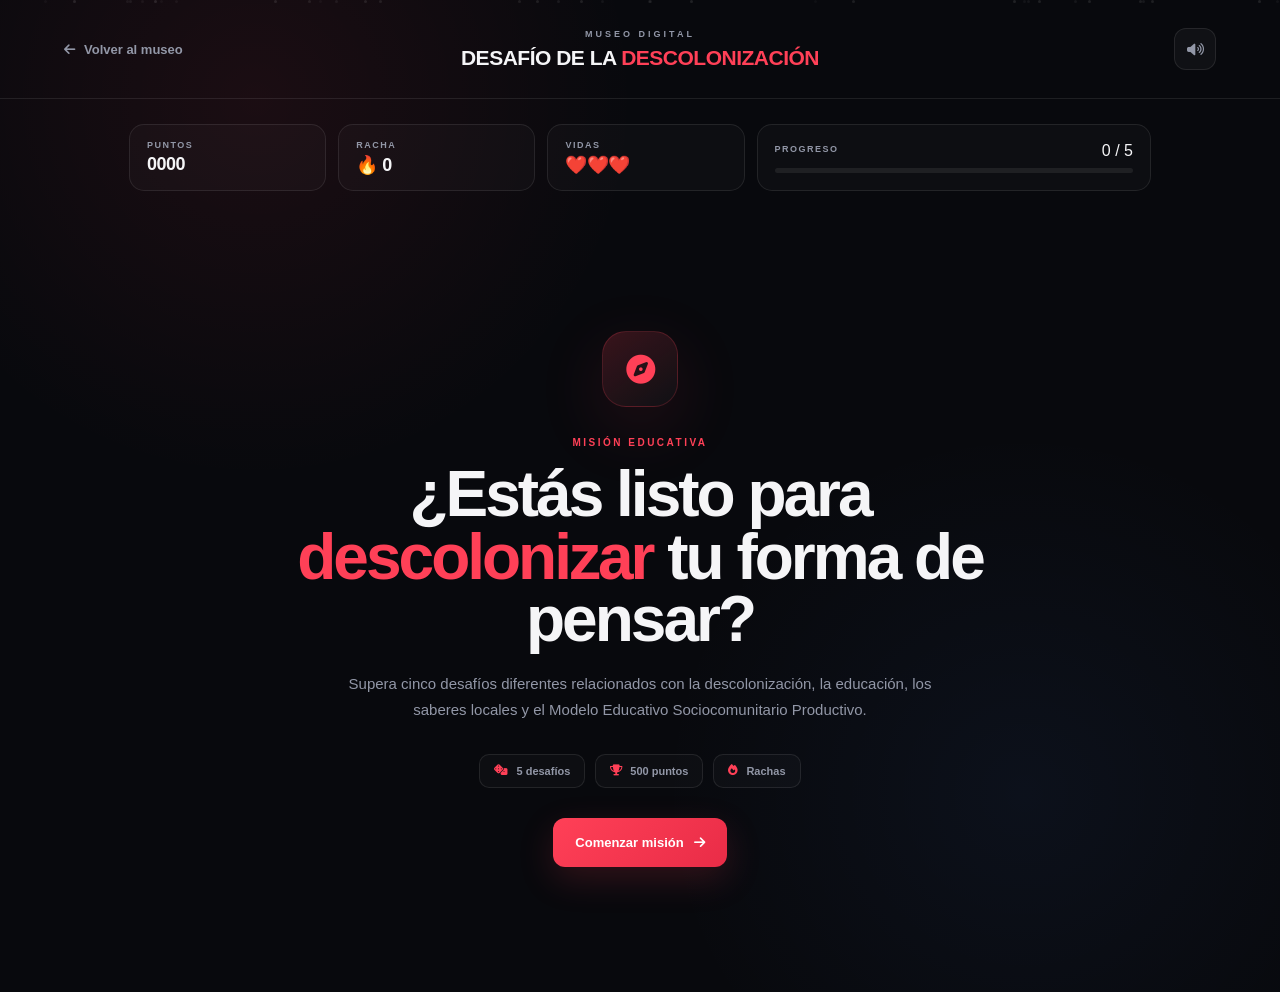
==== paginas/juego.html @ 502aad58 "Add files via upload" ====
<!DOCTYPE html>
<html lang="es">
<head>
    <meta charset="UTF-8">
    <meta name="viewport" content="width=device-width, initial-scale=1.0">

    <title>Desafío de la Descolonización | Museo Digital</title>

    <!-- Fuentes -->
    <link rel="preconnect" href="https://fonts.googleapis.com">
    <link rel="preconnect" href="https://fonts.gstatic.com" crossorigin>
    <link href="https://fonts.googleapis.com/css2?family=Inter:wght@400;500;600;700;800;900&display=swap" rel="stylesheet">

    <!-- Font Awesome -->
    <link rel="stylesheet"
          href="https://cdnjs.cloudflare.com/ajax/libs/font-awesome/6.5.2/css/all.min.css">

    <!-- CSS principal -->
    <link rel="stylesheet" href="../css/style.css">

    <!-- CSS del juego -->
    <link rel="stylesheet" href="../css/juego.css">
</head>

<body>

    <!-- =========================================
         FONDO / PARTICULAS
    ========================================== -->

    <div id="particles"></div>


    <!-- =========================================
         CABECERA
    ========================================== -->

    <header class="game-header">

        <a href="../index.html" class="game-back">
            <i class="fa-solid fa-arrow-left"></i>
            <span>Volver al museo</span>
        </a>

        <div class="game-brand">
            <span class="game-brand-small">
                MUSEO DIGITAL
            </span>

            <h1>
                DESAFÍO DE LA
                <span>DESCOLONIZACIÓN</span>
            </h1>
        </div>

        <button id="soundToggle" class="sound-button" aria-label="Activar o desactivar sonido">
            <i class="fa-solid fa-volume-high"></i>
        </button>

    </header>


    <!-- =========================================
         HUD
    ========================================== -->

    <section class="game-hud">

        <div class="hud-item">
            <span class="hud-label">PUNTOS</span>
            <strong id="score">0000</strong>
        </div>

        <div class="hud-item">
            <span class="hud-label">RACHA</span>
            <strong>
                🔥 <span id="streak">0</span>
            </strong>
        </div>

        <div class="hud-item">
            <span class="hud-label">VIDAS</span>
            <strong id="lives">❤️❤️❤️</strong>
        </div>

        <div class="hud-item hud-progress">

            <div class="progress-top">
                <span class="hud-label">PROGRESO</span>
                <span id="progressText">0 / 5</span>
            </div>

            <div class="progress-bar">
                <div id="progressFill"></div>
            </div>

        </div>

    </section>


    <!-- =========================================
         PANTALLA DE INICIO
    ========================================== -->

    <main id="startScreen" class="screen active">

        <div class="hero-game">

            <div class="hero-icon">
                <i class="fa-solid fa-compass"></i>
            </div>

            <span class="eyebrow">
                MISIÓN EDUCATIVA
            </span>

            <h2>
                ¿Estás listo para
                <span>descolonizar</span>
                tu forma de pensar?
            </h2>

            <p>
                Supera cinco desafíos diferentes relacionados con
                la descolonización, la educación, los saberes locales
                y el Modelo Educativo Sociocomunitario Productivo.
            </p>

            <div class="game-features">

                <div>
                    <i class="fa-solid fa-dice"></i>
                    <span>5 desafíos</span>
                </div>

                <div>
                    <i class="fa-solid fa-trophy"></i>
                    <span>500 puntos</span>
                </div>

                <div>
                    <i class="fa-solid fa-fire"></i>
                    <span>Rachas</span>
                </div>

            </div>

            <button id="startButton" class="main-button">
                <span>Comenzar misión</span>
                <i class="fa-solid fa-arrow-right"></i>
            </button>

        </div>

    </main>


    <!-- =========================================
         JUEGO
    ========================================== -->

    <main id="gameScreen" class="screen">

        <!-- Indicador de desafío -->

        <div class="challenge-indicator">

            <div class="challenge-number">
                <span id="challengeNumber">01</span>
            </div>

            <div>
                <span class="challenge-label">
                    DESAFÍO
                </span>

                <h2 id="challengeTitle">
                    Ruleta del saber
                </h2>
            </div>

        </div>


        <!-- =====================================
             DESAFÍO 1 — RULETA
        ====================================== -->

        <section id="challenge1" class="challenge-panel active">

            <div class="challenge-intro">

                <span class="mini-tag">
                    DESAFÍO 01 · AZAR
                </span>

                <h3>
                    🎡 Ruleta del saber
                </h3>

                <p>
                    Gira la ruleta y descubre qué aspecto de la
                    descolonización tendrás que resolver.
                </p>

            </div>

            <div class="roulette-area">

                <div class="roulette-pointer">
                    <i class="fa-solid fa-caret-down"></i>
                </div>

                <div id="roulette" class="roulette">

                    <div class="roulette-center">
                        <span>GIRO</span>
                    </div>

                </div>

            </div>

            <div id="rouletteResult" class="roulette-result">
                Gira la ruleta para comenzar
            </div>

            <button id="spinButton" class="main-button">
                <i class="fa-solid fa-rotate"></i>
                <span>Girar ruleta</span>
            </button>

            <div id="rouletteQuestion" class="roulette-question hidden">

                <span class="question-category">
                    DESAFÍO DESBLOQUEADO
                </span>

                <h3 id="rouletteQuestionText"></h3>

                <div id="rouletteAnswers" class="answers"></div>

            </div>

        </section>


        <!-- =====================================
             DESAFÍO 2 — VERDADERO / FALSO
        ====================================== -->

        <section id="challenge2" class="challenge-panel">

            <div class="challenge-intro">

                <span class="mini-tag">
                    DESAFÍO 02 · VELOCIDAD
                </span>

                <h3>
                    ⚡ ¿Verdadero o falso?
                </h3>

                <p>
                    Lee cada afirmación y decide si representa
                    correctamente un principio de la educación
                    descolonizadora.
                </p>

            </div>

            <div class="statement-card">

                <span class="statement-number" id="tfNumber">
                    AFIRMACIÓN 01
                </span>

                <h3 id="tfStatement">
                    La educación descolonizadora busca valorar
                    los saberes y conocimientos propios.
                </h3>

            </div>

            <div class="tf-buttons">

                <button class="tf-button true" data-answer="true">
                    <span class="tf-symbol">✓</span>
                    <span>Verdadero</span>
                </button>

                <button class="tf-button false" data-answer="false">
                    <span class="tf-symbol">×</span>
                    <span>Falso</span>
                </button>

            </div>

            <div id="tfFeedback" class="feedback hidden"></div>

            <button id="nextTF" class="secondary-button hidden">
                Siguiente
                <i class="fa-solid fa-arrow-right"></i>
            </button>

        </section>


        <!-- =====================================
             DESAFÍO 3 — CONECTAR
        ====================================== -->

        <section id="challenge3" class="challenge-panel">

            <div class="challenge-intro">

                <span class="mini-tag">
                    DESAFÍO 03 · CONEXIONES
                </span>

                <h3>
                    🔗 Conecta los conceptos
                </h3>

                <p>
                    Arrastra cada concepto hacia su significado correcto.
                    En celular también puedes tocar primero un concepto
                    y después su pareja.
                </p>

            </div>

            <div class="matching-board">

                <div class="matching-column">

                    <span class="column-title">
                        CONCEPTOS
                    </span>

                    <div id="conceptsList"></div>

                </div>

                <div class="connection-symbol">
                    <i class="fa-solid fa-link"></i>
                </div>

                <div class="matching-column">

                    <span class="column-title">
                        SIGNIFICADOS
                    </span>

                    <div id="definitionsList"></div>

                </div>

            </div>

            <div id="matchFeedback" class="feedback hidden"></div>

            <button id="finishMatching" class="main-button hidden">
                Continuar
                <i class="fa-solid fa-arrow-right"></i>
            </button>

        </section>


        <!-- =====================================
             DESAFÍO 4 — DETECTAR IDEA COLONIAL
        ====================================== -->

        <section id="challenge4" class="challenge-panel">

            <div class="challenge-intro">

                <span class="mini-tag">
                    DESAFÍO 04 · DETECCIÓN
                </span>

                <h3>
                    🔎 Detecta la idea colonial
                </h3>

                <p>
                    Observa las situaciones y selecciona aquella
                    que contradice una educación descolonizadora.
                </p>

            </div>

            <div id="colonialScenarios" class="scenario-grid"></div>

            <div id="colonialFeedback" class="feedback hidden"></div>

            <button id="nextColonial" class="secondary-button hidden">
                Continuar
                <i class="fa-solid fa-arrow-right"></i>
            </button>

        </section>


        <!-- =====================================
             DESAFÍO 5 — CONSTRUIR ESCUELA
        ====================================== -->

        <section id="challenge5" class="challenge-panel">

            <div class="challenge-intro">

                <span class="mini-tag">
                    DESAFÍO 05 · MISIÓN FINAL
                </span>

                <h3>
                    🏫 Construye una escuela descolonizadora
                </h3>

                <p>
                    Selecciona los elementos que deberían formar parte
                    de una educación descolonizadora.
                </p>

            </div>

            <div class="school-layout">

                <div class="school-preview">

                    <div class="school-roof">
                        <span>MI ESCUELA</span>
                    </div>

                    <div class="school-building">

                        <div class="school-window"></div>
                        <div class="school-door"></div>

                    </div>

                    <div id="schoolElements" class="selected-elements">
                        <span>Selecciona elementos...</span>
                    </div>

                </div>

                <div class="element-selector">

                    <span class="column-title">
                        ELEMENTOS DISPONIBLES
                    </span>

                    <div id="schoolOptions" class="school-options"></div>

                </div>

            </div>

            <button id="finishSchool" class="main-button">
                Evaluar mi escuela
                <i class="fa-solid fa-building-columns"></i>
            </button>

        </section>

    </main>


    <!-- =========================================
         PANTALLA FINAL
    ========================================== -->

    <main id="finalScreen" class="screen">

        <div class="final-card">

            <div class="final-trophy">
                <i class="fa-solid fa-trophy"></i>
            </div>

            <span class="eyebrow">
                MISIÓN COMPLETADA
            </span>

            <h2>
                Has terminado el desafío
            </h2>

            <p id="finalMessage">
                Tu recorrido por la descolonización ha terminado.
            </p>

            <div class="final-score">

                <span>PUNTUACIÓN FINAL</span>

                <strong id="finalScore">
                    0000
                </strong>

            </div>

            <div class="rank-card">

                <span>
                    TU RANGO
                </span>

                <strong id="finalRank">
                    GUARDIÁN DEL SABER
                </strong>

            </div>

            <div class="final-stats">

                <div>
                    <strong id="finalCorrect">
                        0
                    </strong>

                    <span>aciertos</span>
                </div>

                <div>
                    <strong id="finalStreak">
                        0
                    </strong>

                    <span>racha máxima</span>
                </div>

                <div>
                    <strong>
                        5
                    </strong>

                    <span>desafíos</span>
                </div>

            </div>

            <div class="final-actions">

                <button id="restartButton" class="main-button">
                    <i class="fa-solid fa-rotate-right"></i>
                    Volver a jugar
                </button>

                <a href="../index.html" class="secondary-button">
                    <i class="fa-solid fa-house"></i>
                    Volver al museo
                </a>

            </div>

        </div>

    </main>


    <!-- =========================================
         MENSAJE FLOTANTE
    ========================================== -->

    <div id="toast" class="toast"></div>


    <script src="../js/juego.js"></script>

</body>
</html>
---- css/style.css ----
/* =========================================
   RESET
========================================= */

* {
    margin: 0;
    padding: 0;
    box-sizing: border-box;
}

html {
    scroll-behavior: smooth;
}

body {
    font-family: "Segoe UI", Arial, sans-serif;
    background: #080b12;
    color: #f4f7fb;
    overflow-x: hidden;
}

a {
    text-decoration: none;
    color: inherit;
}


/* =========================================
   VARIABLES
========================================= */

:root {

    --bg: #080b12;
    --bg-soft: #0d111a;
    --card: rgba(20, 26, 38, 0.72);

    --primary: #38bdf8;
    --secondary: #6366f1;

    --text: #f5f7fb;
    --muted: #929aaa;

    --border: rgba(255,255,255,0.08);

}


/* =========================================
   BACKGROUND
========================================= */

.background {
    position: fixed;
    inset: 0;
    z-index: -10;
    overflow: hidden;
    background:
        radial-gradient(
            circle at 20% 20%,
            rgba(56,189,248,0.08),
            transparent 30%
        ),
        radial-gradient(
            circle at 80% 70%,
            rgba(99,102,241,0.08),
            transparent 30%
        ),
        var(--bg);
}


.orb {
    position: absolute;
    border-radius: 50%;
    filter: blur(100px);
    opacity: 0.25;
}

.orb-1 {
    width: 350px;
    height: 350px;
    background: #38bdf8;
    top: -150px;
    left: -150px;
}

.orb-2 {
    width: 400px;
    height: 400px;
    background: #6366f1;
    right: -200px;
    bottom: -150px;
}


.grid {
    position: absolute;
    inset: 0;

    background-image:
        linear-gradient(
            rgba(255,255,255,0.025) 1px,
            transparent 1px
        ),
        linear-gradient(
            90deg,
            rgba(255,255,255,0.025) 1px,
            transparent 1px
        );

    background-size: 50px 50px;

    mask-image:
        linear-gradient(
            to bottom,
            black,
            transparent 90%
        );
}


/* =========================================
   NAVBAR
========================================= */

.navbar {

    width: min(1200px, 92%);

    margin: auto;

    height: 90px;

    display: flex;

    align-items: center;

    justify-content: space-between;

    position: relative;

    z-index: 10;
}


.logo {

    display: flex;

    align-items: center;

    gap: 12px;
}


.logo-icon {

    width: 42px;
    height: 42px;

    display: flex;

    align-items: center;
    justify-content: center;

    border-radius: 12px;

    background: linear-gradient(
        135deg,
        var(--primary),
        var(--secondary)
    );

    color: white;

    box-shadow:
        0 0 25px rgba(56,189,248,0.25);
}


.logo-text {

    display: flex;

    flex-direction: column;

    line-height: 1;
}


.logo-text span {

    font-size: 10px;

    letter-spacing: 3px;

    color: var(--muted);
}


.logo-text strong {

    font-size: 17px;

    letter-spacing: 1px;

}


nav {

    display: flex;

    gap: 35px;
}


nav a {

    color: var(--muted);

    font-size: 14px;

    transition: 0.3s;

    position: relative;
}


nav a:hover,
nav a.active {

    color: white;
}


nav a.active::after {

    content: "";

    position: absolute;

    width: 5px;
    height: 5px;

    border-radius: 50%;

    background: var(--primary);

    bottom: -12px;

    left: 50%;

    transform: translateX(-50%);
}


.menu-btn {

    display: none;

    background: none;

    border: none;

    color: white;

    font-size: 22px;

    cursor: pointer;
}


/* =========================================
   HERO
========================================= */

.hero {

    width: min(1200px, 92%);

    min-height: 650px;

    margin: auto;

    display: grid;

    grid-template-columns: 1.1fr 0.9fr;

    align-items: center;

    gap: 40px;
}


.hero-content {

    animation: fadeUp 0.8s ease forwards;
}


.tag {

    display: inline-flex;

    align-items: center;

    gap: 10px;

    padding: 8px 13px;

    border: 1px solid var(--border);

    border-radius: 50px;

    background: rgba(255,255,255,0.025);

    font-size: 10px;

    letter-spacing: 1.5px;

    color: var(--muted);

    margin-bottom: 25px;
}


.dot {

    width: 7px;
    height: 7px;

    border-radius: 50%;

    background: var(--primary);

    box-shadow:
        0 0 12px var(--primary);
}


.hero h1 {

    font-size: clamp(48px, 6vw, 82px);

    line-height: 0.95;

    letter-spacing: -4px;

    max-width: 750px;

}


.hero h1 span {

    display: block;

    background:
        linear-gradient(
            90deg,
            #38bdf8,
            #818cf8
        );

    -webkit-background-clip: text;

    background-clip: text;

    color: transparent;
}


.hero p {

    max-width: 570px;

    margin-top: 28px;

    color: var(--muted);

    line-height: 1.8;

    font-size: 16px;
}


.hero-buttons {

    display: flex;

    gap: 14px;

    margin-top: 35px;
}


.btn {

    display: inline-flex;

    align-items: center;

    justify-content: center;

    gap: 10px;

    padding: 14px 22px;

    border-radius: 12px;

    font-size: 14px;

    font-weight: 600;

    transition: 0.3s;

}


.btn-primary {

    background: linear-gradient(
        135deg,
        var(--primary),
        var(--secondary)
    );

    color: white;

    box-shadow:
        0 10px 35px rgba(56,189,248,0.18);
}


.btn-primary:hover {

    transform: translateY(-3px);

    box-shadow:
        0 15px 40px rgba(56,189,248,0.3);
}


.btn-secondary {

    border: 1px solid var(--border);

    background: rgba(255,255,255,0.03);

    color: white;
}


.btn-secondary:hover {

    background: rgba(255,255,255,0.08);

    transform: translateY(-3px);
}


.hero-info {

    display: flex;

    gap: 35px;

    margin-top: 55px;
}


.hero-info div {

    display: flex;

    flex-direction: column;
}


.hero-info strong {

    font-size: 22px;
}


.hero-info span {

    font-size: 11px;

    color: var(--muted);

    margin-top: 3px;
}


/* =========================================
   HERO VISUAL
========================================= */

.hero-visual {

    position: relative;

    height: 500px;

    display: flex;

    align-items: center;

    justify-content: center;
}


.circle-main {

    width: 350px;
    height: 350px;

    border-radius: 50%;

    border: 1px solid rgba(56,189,248,0.25);

    display: flex;

    align-items: center;
    justify-content: center;

    box-shadow:
        0 0 100px rgba(56,189,248,0.07);

    animation: float 5s ease-in-out infinite;
}


.circle-inner {

    width: 265px;
    height: 265px;

    border-radius: 50%;

    background:
        radial-gradient(
            circle,
            rgba(56,189,248,0.15),
            rgba(99,102,241,0.05)
        );

    border: 1px solid rgba(255,255,255,0.1);

    display: flex;

    flex-direction: column;

    align-items: center;
    justify-content: center;

    text-align: center;

    gap: 20px;
}


.circle-inner i {

    font-size: 70px;

    background:
        linear-gradient(
            135deg,
            var(--primary),
            var(--secondary)
        );

    -webkit-background-clip: text;

    color: transparent;
}


.circle-inner span {

    font-size: 11px;

    letter-spacing: 3px;

    line-height: 1.7;

    color: var(--muted);
}


/* =========================================
   FLOATING CARDS
========================================= */

.floating-card {

    position: absolute;

    display: flex;

    align-items: center;

    gap: 12px;

    padding: 13px 16px;

    border: 1px solid var(--border);

    background:
        rgba(13,17,26,0.8);

    backdrop-filter: blur(15px);

    border-radius: 14px;

    box-shadow:
        0 15px 40px rgba(0,0,0,0.3);
}


.floating-card i {

    width: 35px;
    height: 35px;

    display: flex;

    align-items: center;
    justify-content: center;

    border-radius: 10px;

    background: rgba(56,189,248,0.1);

    color: var(--primary);
}


.floating-card strong {

    display: block;

    font-size: 12px;
}


.floating-card small {

    display: block;

    font-size: 10px;

    color: var(--muted);

    margin-top: 3px;
}


.card-top {

    top: 70px;

    right: 20px;

    animation: float 4s ease-in-out infinite;
}


.card-bottom {

    bottom: 70px;

    left: 10px;

    animation: float 4.5s ease-in-out infinite;
}


/* =========================================
   SECTIONS
========================================= */

.section {

    width: min(1200px, 92%);

    margin: 100px auto;
}


.section-header {

    display: flex;

    align-items: end;

    justify-content: space-between;

    margin-bottom: 40px;
}


.section-header > div {

    display: flex;

    align-items: center;

    gap: 15px;
}


.section-number {

    color: var(--primary);

    font-size: 12px;

    letter-spacing: 2px;
}


.section h2 {

    font-size: 35px;

    letter-spacing: -1px;
}


.section-header p {

    max-width: 350px;

    color: var(--muted);

    font-size: 13px;

    line-height: 1.7;
}


/* =========================================
   RESOURCE CARDS
========================================= */

.cards {

    display: grid;

    grid-template-columns:
        repeat(2, 1fr);

    gap: 18px;
}


.resource-card {

    min-height: 280px;

    padding: 28px;

    border: 1px solid var(--border);

    border-radius: 20px;

    background:
        linear-gradient(
            145deg,
            rgba(255,255,255,0.045),
            rgba(255,255,255,0.015)
        );

    position: relative;

    overflow: hidden;

    transition: 0.4s;
}


.resource-card::before {

    content: "";

    position: absolute;

    width: 180px;
    height: 180px;

    border-radius: 50%;

    background: var(--primary);

    opacity: 0;

    filter: blur(80px);

    right: -60px;
    bottom: -60px;

    transition: 0.4s;
}


.resource-card:hover {

    transform: translateY(-7px);

    border-color:
        rgba(56,189,248,0.3);
}


.resource-card:hover::before {

    opacity: 0.15;
}


.card-icon {

    width: 48px;
    height: 48px;

    border-radius: 14px;

    display: flex;

    align-items: center;
    justify-content: center;

    background:
        rgba(56,189,248,0.08);

    color: var(--primary);

    font-size: 19px;

    margin-bottom: 45px;
}


.card-label {

    color: var(--primary);

    font-size: 9px;

    letter-spacing: 2px;
}


.resource-card h3 {

    font-size: 27px;

    line-height: 1.05;

    margin-top: 9px;
}


.resource-card p {

    color: var(--muted);

    font-size: 12px;

    line-height: 1.6;

    max-width: 330px;

    margin-top: 14px;
}


.arrow {

    position: absolute;

    right: 25px;

    bottom: 25px;

    width: 38px;
    height: 38px;

    border-radius: 50%;

    border: 1px solid var(--border);

    display: flex;

    align-items: center;
    justify-content: center;

    color: var(--muted);

    transition: 0.3s;
}


.resource-card:hover .arrow {

    background: var(--primary);

    color: #071018;

    transform: rotate(-45deg);
}


/* =========================================
   QUOTE
========================================= */

.quote-section {

    width: min(900px, 90%);

    margin: 150px auto;

    text-align: center;
}


.quote-line {

    width: 40px;
    height: 2px;

    background: var(--primary);

    margin: auto auto 30px;
}


blockquote {

    font-size: clamp(25px, 4vw, 40px);

    line-height: 1.25;

    letter-spacing: -1px;
}


.quote-section > span {

    display: block;

    color: var(--muted);

    font-size: 12px;

    margin-top: 25px;
}


/* =========================================
   MINI CARDS
========================================= */

.mini-grid {

    display: grid;

    grid-template-columns:
        repeat(4, 1fr);

    gap: 15px;
}


.mini-card {

    padding: 25px;

    border-radius: 16px;

    border: 1px solid var(--border);

    background: rgba(255,255,255,0.02);

    transition: 0.3s;
}


.mini-card:hover {

    transform: translateY(-5px);

    background: rgba(255,255,255,0.04);
}


.mini-card i {

    color: var(--primary);

    font-size: 22px;

    margin-bottom: 25px;
}


.mini-card h3 {

    font-size: 16px;

    margin-bottom: 10px;
}


.mini-card p {

    color: var(--muted);

    font-size: 11px;

    line-height: 1.7;
}


/* =========================================
   CTA
========================================= */

.cta {

    width: min(1200px, 92%);

    margin: 120px auto;

    min-height: 300px;

    border-radius: 25px;

    border: 1px solid var(--border);

    background:
        radial-gradient(
            circle at 80% 50%,
            rgba(56,189,248,0.1),
            transparent 35%
        ),
        rgba(255,255,255,0.025);

    display: flex;

    align-items: center;

    justify-content: space-between;

    padding: 55px 65px;

    overflow: hidden;

    position: relative;
}


.cta-content > span {

    color: var(--primary);

    font-size: 10px;

    letter-spacing: 3px;
}


.cta h2 {

    font-size: 45px;

    line-height: 1;

    margin: 15px 0;
}


.cta p {

    color: var(--muted);

    font-size: 13px;

    margin-bottom: 25px;
}


.cta-symbol {

    width: 220px;
    height: 220px;

    border-radius: 50%;

    border: 1px solid rgba(56,189,248,0.15);

    display: flex;

    align-items: center;
    justify-content: center;

    font-size: 80px;

    color: rgba(56,189,248,0.2);

    margin-right: 50px;
}


/* =========================================
   FOOTER
========================================= */

footer {

    width: min(1200px, 92%);

    margin: auto;

    padding: 50px 0;

    border-top: 1px solid var(--border);

    display: grid;

    grid-template-columns:
        1fr 1fr 1fr;

    align-items: center;

    gap: 20px;
}


.footer-logo {

    display: flex;

    align-items: center;

    gap: 12px;
}


.footer-logo strong {

    display: block;

    font-size: 12px;
}


.footer-logo span {

    color: var(--muted);

    font-size: 10px;
}


.footer-center {

    text-align: center;

    color: var(--muted);

    font-size: 10px;

    line-height: 2;
}


.footer-center .author {

    margin-top: 5px;
}


.footer-center strong {

    color: white;
}


.footer-right {

    text-align: right;

    display: flex;

    flex-direction: column;

    color: var(--muted);

    font-size: 10px;

    line-height: 1.8;
}


/* =========================================
   ANIMATIONS
========================================= */

@keyframes fadeUp {

    from {

        opacity: 0;

        transform: translateY(25px);

    }

    to {

        opacity: 1;

        transform: translateY(0);

    }

}


@keyframes float {

    0%, 100% {

        transform: translateY(0);

    }

    50% {

        transform: translateY(-12px);

    }

}


/* =========================================
   RESPONSIVE
========================================= */

@media (max-width: 900px) {

    nav {

        display: none;

        position: absolute;

        top: 80px;

        left: 0;

        right: 0;

        padding: 20px;

        border: 1px solid var(--border);

        border-radius: 15px;

        background: #0d111a;

        flex-direction: column;

        gap: 20px;

    }


    nav.show {

        display: flex;

    }


    .menu-btn {

        display: block;

    }


    .hero {

        grid-template-columns: 1fr;

        padding-top: 50px;

    }


    .hero-visual {

        height: 400px;

    }


    .mini-grid {

        grid-template-columns:
            repeat(2, 1fr);

    }


    footer {

        grid-template-columns: 1fr;

        text-align: center;

    }


    .footer-center,
    .footer-right {

        text-align: center;

    }

}


@media (max-width: 600px) {

    .hero h1 {

        font-size: 48px;

    }


    .hero-buttons {

        flex-direction: column;

    }


    .hero-buttons .btn {

        width: 100%;

    }


    .hero-info {

        gap: 20px;

    }


    .cards {

        grid-template-columns: 1fr;

    }


    .mini-grid {

        grid-template-columns: 1fr;

    }


    .section-header {

        flex-direction: column;

        align-items: start;

        gap: 15px;

    }


    .circle-main {

        width: 280px;
        height: 280px;

    }


    .circle-inner {

        width: 210px;
        height: 210px;

    }


    .card-top {

        right: 0;

    }


    .card-bottom {

        left: 0;

    }


    .cta {

        padding: 40px 30px;

    }


    .cta-symbol {

        display: none;

    }


    .cta h2 {

        font-size: 35px;

    }

}
---- css/juego.css ----
/* =========================================================
   DESAFÍO DE LA DESCOLONIZACIÓN
   CSS COMPLETO
========================================================= */

:root {
    --game-bg: #08090d;
    --game-panel: #101218;
    --game-panel-2: #151720;
    --game-border: rgba(255,255,255,.09);

    --game-primary: #ff4057;
    --game-primary-2: #ff6b7c;

    --game-blue: #4d8dff;
    --game-green: #36d98b;
    --game-yellow: #ffc857;

    --game-text: #f5f5f7;
    --game-muted: #9297a7;
}


/* =========================================================
   BASE
========================================================= */

body {
    background:
        radial-gradient(
            circle at 20% 10%,
            rgba(255,64,87,.08),
            transparent 28%
        ),
        radial-gradient(
            circle at 80% 80%,
            rgba(77,141,255,.06),
            transparent 28%
        ),
        var(--game-bg);

    color: var(--game-text);

    min-height: 100vh;

    overflow-x: hidden;
}

button,
a {
    -webkit-tap-highlight-color: transparent;
}


/* =========================================================
   PARTICULAS
========================================================= */

#particles {
    position: fixed;

    inset: 0;

    pointer-events: none;

    z-index: 0;

    overflow: hidden;
}

.particle {
    position: absolute;

    width: 3px;
    height: 3px;

    border-radius: 50%;

    background: rgba(255,255,255,.2);

    animation:
        particleFloat linear infinite;
}

@keyframes particleFloat {

    from {
        transform: translateY(110vh);
        opacity: 0;
    }

    15% {
        opacity: .7;
    }

    85% {
        opacity: .7;
    }

    to {
        transform: translateY(-10vh);
        opacity: 0;
    }
}


/* =========================================================
   HEADER
========================================================= */

.game-header {
    position: relative;

    z-index: 5;

    max-width: 1300px;

    margin: auto;

    padding: 28px 5%;

    display: grid;

    grid-template-columns: 1fr 2fr 1fr;

    align-items: center;

    border-bottom: 1px solid var(--game-border);
}

.game-back {
    display: inline-flex;

    align-items: center;

    gap: 9px;

    color: var(--game-muted);

    text-decoration: none;

    font-size: 13px;

    font-weight: 600;

    transition: .25s ease;
}

.game-back:hover {
    color: var(--game-text);

    transform: translateX(-4px);
}

.game-brand {
    text-align: center;
}

.game-brand-small {
    display: block;

    color: var(--game-muted);

    font-size: 9px;

    font-weight: 800;

    letter-spacing: 3px;

    margin-bottom: 7px;
}

.game-brand h1 {
    margin: 0;

    font-size: clamp(14px, 2vw, 21px);

    font-weight: 900;

    letter-spacing: -0.5px;
}

.game-brand h1 span {
    color: var(--game-primary);
}

.sound-button {
    justify-self: end;

    width: 42px;
    height: 42px;

    border-radius: 12px;

    border: 1px solid var(--game-border);

    background: rgba(255,255,255,.035);

    color: var(--game-muted);

    cursor: pointer;

    transition: .25s ease;
}

.sound-button:hover {
    color: white;

    border-color: rgba(255,64,87,.5);
}

.sound-button.off {
    opacity: .45;
}


/* =========================================================
   HUD
========================================================= */

.game-hud {
    position: relative;

    z-index: 5;

    max-width: 1150px;

    margin: 25px auto 0;

    padding: 0 5%;

    display: grid;

    grid-template-columns:
        repeat(3, 1fr)
        2fr;

    gap: 12px;
}

.hud-item {
    min-height: 67px;

    padding: 13px 17px;

    border: 1px solid var(--game-border);

    border-radius: 15px;

    background: rgba(255,255,255,.025);

    display: flex;

    flex-direction: column;

    justify-content: center;
}

.hud-label {
    font-size: 9px;

    letter-spacing: 1.5px;

    color: var(--game-muted);

    font-weight: 800;

    margin-bottom: 4px;
}

.hud-item strong {
    font-size: 18px;

    letter-spacing: -.5px;
}

.hud-progress {
    padding: 13px 17px;
}

.progress-top {
    display: flex;

    justify-content: space-between;

    align-items: center;
}

.progress-bar {
    width: 100%;

    height: 5px;

    border-radius: 99px;

    background: rgba(255,255,255,.07);

    overflow: hidden;

    margin-top: 8px;
}

#progressFill {
    width: 0%;

    height: 100%;

    border-radius: inherit;

    background:
        linear-gradient(
            90deg,
            var(--game-primary),
            var(--game-primary-2)
        );

    transition: width .6s cubic-bezier(.22,1,.36,1);
}


/* =========================================================
   PANTALLAS
========================================================= */

.screen {
    position: relative;

    z-index: 2;

    max-width: 1100px;

    margin: auto;

    padding: 55px 5% 80px;

    display: none;
}

.screen.active {
    display: block;

    animation: screenIn .5s ease;
}

@keyframes screenIn {

    from {
        opacity: 0;

        transform: translateY(15px);
    }

    to {
        opacity: 1;

        transform: translateY(0);
    }
}


/* =========================================================
   HERO
========================================================= */

.hero-game {
    max-width: 760px;

    margin: 40px auto 0;

    text-align: center;

    padding: 45px 20px;
}

.hero-icon {
    width: 76px;
    height: 76px;

    margin: 0 auto 25px;

    display: flex;

    align-items: center;
    justify-content: center;

    border-radius: 24px;

    background:
        linear-gradient(
            145deg,
            rgba(255,64,87,.2),
            rgba(255,255,255,.03)
        );

    border: 1px solid rgba(255,64,87,.2);

    font-size: 29px;

    color: var(--game-primary);

    box-shadow:
        0 20px 70px rgba(255,64,87,.12);

    animation: iconFloat 3s ease-in-out infinite;
}

@keyframes iconFloat {

    0%,100% {
        transform: translateY(0);
    }

    50% {
        transform: translateY(-7px);
    }
}

.eyebrow {
    display: inline-block;

    color: var(--game-primary);

    font-size: 10px;

    font-weight: 900;

    letter-spacing: 2.5px;

    margin-bottom: 15px;
}

.hero-game h2 {
    margin: 0 auto 20px;

    max-width: 720px;

    font-size: clamp(36px, 6vw, 64px);

    line-height: .98;

    letter-spacing: -3px;

    font-weight: 900;
}

.hero-game h2 span {
    color: var(--game-primary);
}

.hero-game p {
    max-width: 600px;

    margin: auto;

    color: var(--game-muted);

    line-height: 1.75;

    font-size: 15px;
}

.game-features {
    display: flex;

    justify-content: center;

    flex-wrap: wrap;

    gap: 10px;

    margin: 30px 0;
}

.game-features div {
    padding: 10px 14px;

    border: 1px solid var(--game-border);

    border-radius: 10px;

    background: rgba(255,255,255,.025);

    display: flex;

    gap: 8px;

    align-items: center;

    font-size: 11px;

    font-weight: 700;

    color: var(--game-muted);
}

.game-features i {
    color: var(--game-primary);
}


/* =========================================================
   BUTTONS
========================================================= */

.main-button,
.secondary-button {
    border: 0;

    cursor: pointer;

    display: inline-flex;

    justify-content: center;

    align-items: center;

    gap: 10px;

    min-height: 49px;

    padding: 0 22px;

    border-radius: 12px;

    font-size: 13px;

    font-weight: 800;

    text-decoration: none;

    transition:
        transform .2s ease,
        box-shadow .2s ease,
        background .2s ease;
}

.main-button {
    color: white;

    background:
        linear-gradient(
            135deg,
            var(--game-primary),
            #e92c47
        );

    box-shadow:
        0 12px 35px rgba(255,64,87,.17);
}

.main-button:hover {
    transform: translateY(-2px);

    box-shadow:
        0 16px 40px rgba(255,64,87,.25);
}

.main-button:active {
    transform: scale(.97);
}

.secondary-button {
    color: var(--game-text);

    background: rgba(255,255,255,.045);

    border: 1px solid var(--game-border);
}

.secondary-button:hover {
    background: rgba(255,255,255,.08);
}


/* =========================================================
   CHALLENGE HEADER
========================================================= */

.challenge-indicator {
    display: flex;

    align-items: center;

    gap: 17px;

    margin-bottom: 30px;
}

.challenge-number {
    width: 52px;
    height: 52px;

    border-radius: 15px;

    background: rgba(255,64,87,.1);

    border: 1px solid rgba(255,64,87,.2);

    display: flex;

    justify-content: center;

    align-items: center;
}

.challenge-number span {
    color: var(--game-primary);

    font-size: 14px;

    font-weight: 900;
}

.challenge-label {
    display: block;

    color: var(--game-muted);

    font-size: 9px;

    letter-spacing: 1.5px;

    font-weight: 800;
}

.challenge-indicator h2 {
    margin: 3px 0 0;

    font-size: 22px;
}


/* =========================================================
   PANELS
========================================================= */

.challenge-panel {
    display: none;

    padding: 35px;

    border: 1px solid var(--game-border);

    border-radius: 24px;

    background:
        linear-gradient(
            145deg,
            rgba(255,255,255,.035),
            rgba(255,255,255,.012)
        );

    box-shadow:
        0 25px 70px rgba(0,0,0,.18);
}

.challenge-panel.active {
    display: block;

    animation: panelIn .45s ease;
}

@keyframes panelIn {

    from {
        opacity: 0;

        transform: scale(.98) translateY(8px);
    }

    to {
        opacity: 1;

        transform: scale(1) translateY(0);
    }
}

.challenge-intro {
    margin-bottom: 30px;
}

.mini-tag {
    color: var(--game-primary);

    font-size: 9px;

    font-weight: 900;

    letter-spacing: 1.8px;
}

.challenge-intro h3 {
    margin: 10px 0 8px;

    font-size: 30px;

    letter-spacing: -1px;
}

.challenge-intro p {
    margin: 0;

    color: var(--game-muted);

    font-size: 14px;

    line-height: 1.6;
}


/* =========================================================
   RULETA
========================================================= */

.roulette-area {
    position: relative;

    width: 330px;
    height: 330px;

    margin: 20px auto 25px;
}

.roulette-pointer {
    position: absolute;

    top: -10px;

    left: 50%;

    transform: translateX(-50%);

    z-index: 4;

    color: var(--game-primary);

    font-size: 35px;

    filter:
        drop-shadow(
            0 5px 8px rgba(0,0,0,.5)
        );
}

.roulette {
    position: absolute;

    inset: 0;

    border-radius: 50%;

    border: 8px solid #20232d;

    background:
        conic-gradient(
            #ff4057 0deg 60deg,
            #4d8dff 60deg 120deg,
            #36d98b 120deg 180deg,
            #ffc857 180deg 240deg,
            #a66cff 240deg 300deg,
            #ff6b7c 300deg 360deg
        );

    box-shadow:
        0 20px 50px rgba(0,0,0,.4),
        inset 0 0 0 3px rgba(255,255,255,.1);

    transition:
        transform 4s cubic-bezier(.12,.7,.15,1);
}

.roulette::after {
    content: "";

    position: absolute;

    inset: 12px;

    border-radius: 50%;

    border: 1px dashed rgba(255,255,255,.3);
}

.roulette-center {
    position: absolute;

    width: 76px;
    height: 76px;

    left: 50%;
    top: 50%;

    transform: translate(-50%,-50%);

    border-radius: 50%;

    background: #11131a;

    border: 4px solid #252935;

    display: flex;

    align-items: center;
    justify-content: center;

    z-index: 2;

    font-size: 10px;

    font-weight: 900;

    letter-spacing: 1px;
}

.roulette-result {
    text-align: center;

    min-height: 28px;

    margin-bottom: 20px;

    color: var(--game-yellow);

    font-size: 14px;

    font-weight: 800;
}

.roulette-area + .roulette-result + .main-button {
    display: flex;

    margin: auto;
}

.roulette-question {
    margin-top: 35px;

    padding: 25px;

    border-radius: 18px;

    background: rgba(255,255,255,.025);

    border: 1px solid var(--game-border);

    animation: panelIn .4s ease;
}

.question-category {
    color: var(--game-primary);

    font-size: 9px;

    font-weight: 900;

    letter-spacing: 1.5px;
}

.roulette-question h3 {
    margin: 10px 0 20px;

    font-size: 20px;

    line-height: 1.4;
}


/* =========================================================
   RESPUESTAS
========================================================= */

.answers {
    display: grid;

    grid-template-columns: repeat(2,1fr);

    gap: 10px;
}

.answer-button {
    min-height: 55px;

    border: 1px solid var(--game-border);

    border-radius: 12px;

    background: rgba(255,255,255,.035);

    color: var(--game-text);

    cursor: pointer;

    padding: 12px 15px;

    text-align: left;

    font-weight: 600;

    transition: .2s ease;
}

.answer-button:hover {
    border-color: rgba(255,64,87,.4);

    background: rgba(255,64,87,.07);
}

.answer-button.correct {
    border-color: var(--game-green);

    background: rgba(54,217,139,.1);
}

.answer-button.wrong {
    border-color: var(--game-primary);

    background: rgba(255,64,87,.1);
}


/* =========================================================
   TRUE / FALSE
========================================================= */

.statement-card {
    padding: 35px;

    border-radius: 18px;

    border: 1px solid var(--game-border);

    background:
        radial-gradient(
            circle at 50% 0,
            rgba(255,64,87,.08),
            transparent 50%
        );

    text-align: center;

    margin-bottom: 20px;
}

.statement-number {
    display: block;

    color: var(--game-primary);

    font-size: 9px;

    font-weight: 900;

    letter-spacing: 2px;

    margin-bottom: 15px;
}

.statement-card h3 {
    max-width: 650px;

    margin: auto;

    font-size: 24px;

    line-height: 1.4;
}

.tf-buttons {
    display: grid;

    grid-template-columns: repeat(2,1fr);

    gap: 12px;
}

.tf-button {
    min-height: 90px;

    border-radius: 16px;

    border: 1px solid var(--game-border);

    background: rgba(255,255,255,.035);

    color: white;

    cursor: pointer;

    display: flex;

    justify-content: center;

    align-items: center;

    gap: 12px;

    font-size: 15px;

    font-weight: 800;

    transition: .2s ease;
}

.tf-button:hover {
    transform: translateY(-2px);

    background: rgba(255,255,255,.07);
}

.tf-symbol {
    width: 34px;
    height: 34px;

    display: flex;

    justify-content: center;
    align-items: center;

    border-radius: 50%;

    font-size: 20px;
}

.tf-button.true .tf-symbol {
    background: rgba(54,217,139,.12);

    color: var(--game-green);
}

.tf-button.false .tf-symbol {
    background: rgba(255,64,87,.12);

    color: var(--game-primary);
}


/* =========================================================
   FEEDBACK
========================================================= */

.feedback {
    margin: 18px 0;

    padding: 17px 18px;

    border-radius: 13px;

    font-size: 13px;

    line-height: 1.6;

    animation: feedbackIn .3s ease;
}

@keyframes feedbackIn {

    from {
        opacity: 0;

        transform: translateY(5px);
    }

    to {
        opacity: 1;

        transform: translateY(0);
    }
}

.feedback.correct {
    background: rgba(54,217,139,.08);

    border: 1px solid rgba(54,217,139,.2);

    color: #b8f5d5;
}

.feedback.wrong {
    background: rgba(255,64,87,.08);

    border: 1px solid rgba(255,64,87,.2);

    color: #ffc1c9;
}


/* =========================================================
   MATCHING
========================================================= */

.matching-board {
    display: grid;

    grid-template-columns: 1fr 50px 1fr;

    gap: 15px;

    align-items: center;
}

.matching-column {
    display: flex;

    flex-direction: column;

    gap: 10px;
}

.column-title {
    color: var(--game-muted);

    font-size: 9px;

    font-weight: 900;

    letter-spacing: 1.5px;

    margin-bottom: 4px;
}

.connection-symbol {
    display: flex;

    justify-content: center;

    align-items: center;

    color: var(--game-primary);

    font-size: 18px;
}

.match-item {
    min-height: 65px;

    padding: 12px 15px;

    border-radius: 13px;

    border: 1px solid var(--game-border);

    background: rgba(255,255,255,.035);

    color: var(--game-text);

    cursor: grab;

    display: flex;

    align-items: center;

    font-size: 12px;

    font-weight: 700;

    transition: .2s ease;
}

.match-item:hover {
    border-color: rgba(255,64,87,.35);

    transform: translateY(-2px);
}

.match-item.selected {
    border-color: var(--game-primary);

    background: rgba(255,64,87,.09);

    box-shadow:
        0 0 0 2px rgba(255,64,87,.08);
}

.match-item.matched {
    border-color: var(--game-green);

    background: rgba(54,217,139,.08);

    color: #c9f8df;

    cursor: default;
}

.match-item.wrong-match {
    animation: shake .35s ease;
}

@keyframes shake {

    0%,100% {
        transform: translateX(0);
    }

    25% {
        transform: translateX(-7px);
    }

    75% {
        transform: translateX(7px);
    }
}


/* =========================================================
   ESCENARIOS
========================================================= */

.scenario-grid {
    display: grid;

    grid-template-columns: repeat(2,1fr);

    gap: 12px;
}

.scenario-card {
    position: relative;

    min-height: 145px;

    padding: 20px;

    border-radius: 16px;

    border: 1px solid var(--game-border);

    background: rgba(255,255,255,.025);

    cursor: pointer;

    transition: .25s ease;
}

.scenario-card:hover {
    border-color: rgba(255,64,87,.4);

    transform: translateY(-3px);
}

.scenario-letter {
    position: absolute;

    top: 17px;
    right: 17px;

    width: 28px;
    height: 28px;

    display: flex;

    justify-content: center;
    align-items: center;

    border-radius: 8px;

    background: rgba(255,255,255,.06);

    color: var(--game-muted);

    font-size: 11px;

    font-weight: 900;
}

.scenario-card p {
    margin: 0;

    padding-right: 35px;

    font-size: 13px;

    line-height: 1.6;

    color: #dfe1e7;
}

.scenario-card.selected-correct {
    border-color: var(--game-green);

    background: rgba(54,217,139,.08);
}

.scenario-card.selected-wrong {
    border-color: var(--game-primary);

    background: rgba(255,64,87,.08);

    animation: shake .35s ease;
}


/* =========================================================
   ESCUELA
========================================================= */

.school-layout {
    display: grid;

    grid-template-columns: 1fr 1fr;

    gap: 25px;

    align-items: start;
}

.school-preview {
    min-height: 390px;

    padding: 25px;

    border-radius: 20px;

    border: 1px solid var(--game-border);

    background:
        linear-gradient(
            180deg,
            rgba(77,141,255,.08),
            rgba(255,255,255,.015)
        );

    display: flex;

    flex-direction: column;

    align-items: center;

    justify-content: center;
}

.school-roof {
    width: 190px;

    height: 60px;

    background:
        linear-gradient(
            135deg,
            #343946,
            #20232c
        );

    clip-path: polygon(50% 0,100% 100%,0 100%);

    display: flex;

    justify-content: center;

    align-items: flex-end;

    padding-bottom: 7px;

    font-size: 9px;

    font-weight: 900;

    letter-spacing: 1px;
}

.school-building {
    position: relative;

    width: 165px;
    height: 125px;

    background: #252a34;

    border: 1px solid rgba(255,255,255,.12);

    border-radius: 4px;

    display: flex;

    justify-content: center;

    align-items: flex-end;
}

.school-window {
    position: absolute;

    left: 18px;
    top: 30px;

    width: 37px;
    height: 37px;

    border: 3px solid #555b69;

    background: #11131a;
}

.school-window::after {
    content: "";

    position: absolute;

    left: 50%;

    top: 0;

    width: 2px;
    height: 100%;

    background: #555b69;
}

.school-window::before {
    content: "";

    position: absolute;

    top: 50%;

    left: 0;

    width: 100%;
    height: 2px;

    background: #555b69;
}

.school-door {
    width: 38px;
    height: 70px;

    background: #11131a;

    border: 3px solid #555b69;
}

.selected-elements {
    width: 100%;

    display: flex;

    justify-content: center;

    flex-wrap: wrap;

    gap: 7px;

    margin-top: 22px;

    min-height: 35px;
}

.selected-elements span {
    padding: 7px 9px;

    border-radius: 8px;

    background: rgba(54,217,139,.1);

    border: 1px solid rgba(54,217,139,.2);

    color: #baf5d5;

    font-size: 9px;

    font-weight: 700;
}

.selected-elements > span:only-child {
    background: rgba(255,255,255,.04);

    border-color: var(--game-border);

    color: var(--game-muted);
}

.element-selector {
    padding: 20px;

    border-radius: 17px;

    border: 1px solid var(--game-border);

    background: rgba(255,255,255,.02);
}

.school-options {
    display: grid;

    grid-template-columns: 1fr 1fr;

    gap: 9px;

    margin-top: 13px;
}

.school-option {
    min-height: 80px;

    padding: 12px;

    border-radius: 12px;

    border: 1px solid var(--game-border);

    background: rgba(255,255,255,.025);

    color: white;

    cursor: pointer;

    text-align: left;

    transition: .2s ease;
}

.school-option:hover {
    transform: translateY(-2px);

    border-color: rgba(54,217,139,.35);
}

.school-option.selected {
    border-color: var(--game-green);

    background: rgba(54,217,139,.08);
}

.school-option i {
    color: var(--game-green);

    margin-bottom: 8px;

    display: block;
}

.school-option strong {
    display: block;

    font-size: 11px;
}

.school-option small {
    display: block;

    color: var(--game-muted);

    font-size: 9px;

    line-height: 1.4;

    margin-top: 3px;
}

#finishSchool {
    display: flex;

    margin: 25px auto 0;
}


/* =========================================================
   TOAST
========================================================= */

.toast {
    position: fixed;

    left: 50%;

    bottom: 25px;

    transform:
        translate(-50%, 30px);

    opacity: 0;

    z-index: 50;

    padding: 12px 18px;

    border-radius: 12px;

    background: #191c24;

    border: 1px solid var(--game-border);

    box-shadow: 0 15px 40px rgba(0,0,0,.35);

    font-size: 12px;

    font-weight: 700;

    pointer-events: none;

    transition: .3s ease;
}

.toast.show {
    transform:
        translate(-50%,0);

    opacity: 1;
}


/* =========================================================
   FINAL
========================================================= */

.final-card {
    max-width: 700px;

    margin: 35px auto;

    text-align: center;

    padding: 45px 30px;

    border-radius: 25px;

    border: 1px solid var(--game-border);

    background:
        radial-gradient(
            circle at 50% 0,
            rgba(255,64,87,.11),
            transparent 50%
        ),
        rgba(255,255,255,.025);

    box-shadow:
        0 30px 100px rgba(0,0,0,.25);
}

.final-trophy {
    width: 80px;
    height: 80px;

    margin: 0 auto 25px;

    border-radius: 25px;

    display: flex;

    justify-content: center;
    align-items: center;

    background: rgba(255,200,87,.1);

    border: 1px solid rgba(255,200,87,.2);

    color: var(--game-yellow);

    font-size: 32px;

    animation: trophy .8s ease infinite alternate;
}

@keyframes trophy {

    from {
        transform: translateY(0) rotate(-2deg);
    }

    to {
        transform: translateY(-5px) rotate(2deg);
    }
}

.final-card h2 {
    margin: 0 0 15px;

    font-size: clamp(30px,5vw,48px);

    letter-spacing: -2px;
}

.final-card > p {
    color: var(--game-muted);

    line-height: 1.6;

    max-width: 550px;

    margin: auto;
}

.final-score {
    margin: 30px auto 18px;

    padding: 22px;

    border-radius: 18px;

    background: rgba(255,255,255,.035);

    border: 1px solid var(--game-border);
}

.final-score span,
.rank-card span {
    display: block;

    color: var(--game-muted);

    font-size: 9px;

    font-weight: 900;

    letter-spacing: 1.7px;
}

.final-score strong {
    display: block;

    margin-top: 5px;

    font-size: 55px;

    line-height: 1;

    letter-spacing: -3px;

    color: var(--game-primary);
}

.rank-card {
    padding: 20px;

    border-radius: 16px;

    border: 1px solid rgba(255,200,87,.18);

    background: rgba(255,200,87,.06);
}

.rank-card strong {
    display: block;

    color: var(--game-yellow);

    font-size: 19px;

    margin-top: 5px;
}

.final-stats {
    display: grid;

    grid-template-columns: repeat(3,1fr);

    gap: 10px;

    margin: 20px 0;
}

.final-stats div {
    padding: 15px;

    border: 1px solid var(--game-border);

    border-radius: 13px;

    background: rgba(255,255,255,.025);
}

.final-stats strong {
    display: block;

    font-size: 21px;
}

.final-stats span {
    display: block;

    margin-top: 3px;

    color: var(--game-muted);

    font-size: 9px;
}

.final-actions {
    display: flex;

    justify-content: center;

    flex-wrap: wrap;

    gap: 10px;

    margin-top: 25px;
}


/* =========================================================
   UTILIDADES
========================================================= */

.hidden {
    display: none !important;
}

.pop {
    animation: pop .35s ease;
}

@keyframes pop {

    0% {
        transform: scale(.85);
    }

    60% {
        transform: scale(1.08);
    }

    100% {
        transform: scale(1);
    }
}


/* =========================================================
   RESPONSIVE
========================================================= */

@media (max-width: 850px) {

    .game-header {
        grid-template-columns: 1fr auto;
    }

    .game-brand {
        grid-column: 1 / -1;

        grid-row: 1;

        margin-bottom: 20px;
    }

    .game-back {
        grid-row: 2;
    }

    .sound-button {
        grid-row: 2;
    }

    .game-hud {
        grid-template-columns: repeat(3,1fr);
    }

    .hud-progress {
        grid-column: 1 / -1;
    }

    .school-layout {
        grid-template-columns: 1fr;
    }

    .school-preview {
        min-height: 330px;
    }
}


@media (max-width: 650px) {

    .game-header {
        padding: 20px 5%;
    }

    .game-hud {
        margin-top: 15px;

        grid-template-columns: 1fr 1fr;
    }

    .hud-item:nth-child(3) {
        grid-column: 1 / -1;
    }

    .hud-progress {
        grid-column: 1 / -1;
    }

    .screen {
        padding-top: 35px;
    }

    .hero-game {
        margin-top: 10px;
    }

    .hero-game h2 {
        letter-spacing: -2px;
    }

    .challenge-panel {
        padding: 22px;

        border-radius: 19px;
    }

    .challenge-intro h3 {
        font-size: 25px;
    }

    .roulette-area {
        width: 275px;
        height: 275px;
    }

    .answers,
    .tf-buttons,
    .scenario-grid {
        grid-template-columns: 1fr;
    }

    .matching-board {
        grid-template-columns: 1fr;
    }

    .connection-symbol {
        transform: rotate(90deg);

        height: 25px;
    }

    .matching-column {
        width: 100%;
    }

    .statement-card {
        padding: 25px 18px;
    }

    .statement-card h3 {
        font-size: 20px;
    }

    .school-options {
        grid-template-columns: 1fr;
    }

    .final-card {
        padding: 35px 20px;
    }

    .final-stats {
        grid-template-columns: 1fr 1fr 1fr;
    }

    .final-score strong {
        font-size: 46px;
    }
}
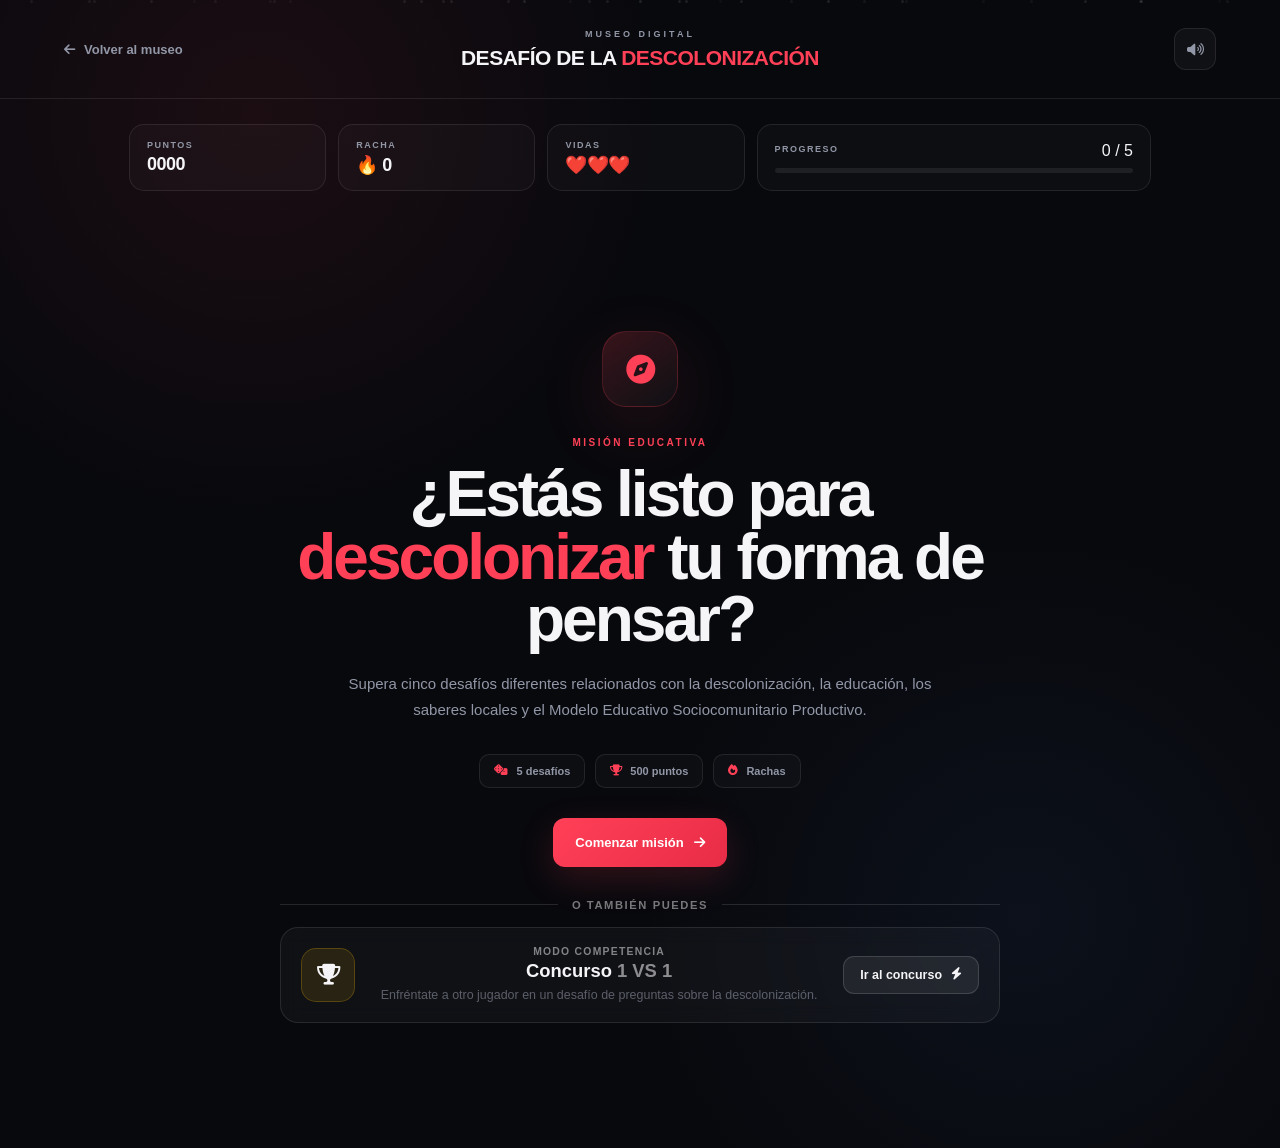
==== commit 2ee54ca1: "Add files via upload" ====
--- a/paginas/juego.html
+++ b/paginas/juego.html
@@ -151,6 +151,46 @@
                 <i class="fa-solid fa-arrow-right"></i>
             </button>
 
+            <!-- =========================================
+            ACCESO AL CONCURSO 1 VS 1
+            ========================================== -->
+
+            <div class="contest-access">
+
+                <div class="contest-divider">
+                    <span>O TAMBIÉN PUEDES</span>
+                </div>
+
+                <div class="contest-card">
+
+                    <div class="contest-icon">
+                        <i class="fa-solid fa-trophy"></i>
+                    </div>
+
+                    <div class="contest-info">
+                        <span class="contest-label">
+                            MODO COMPETENCIA
+                        </span>
+
+                        <h3>
+                            Concurso <span>1 VS 1</span>
+                        </h3>
+
+                        <p>
+                            Enfréntate a otro jugador en un desafío
+                            de preguntas sobre la descolonización.
+                        </p>
+                    </div>
+
+                    <a href="concurso.html" class="contest-button">
+                        <span>Ir al concurso</span>
+                        <i class="fa-solid fa-bolt"></i>
+                    </a>
+
+                </div>
+
+            </div>
+
         </div>
 
     </main>
--- a/css/juego.css
+++ b/css/juego.css
@@ -1951,4 +1951,165 @@
     .final-score strong {
         font-size: 46px;
     }
+}
+
+/* =========================================
+   ACCESO AL CONCURSO 1 VS 1
+========================================= */
+
+.contest-access {
+    width: 100%;
+    max-width: 850px;
+    margin: 32px auto 0;
+}
+
+.contest-divider {
+    display: flex;
+    align-items: center;
+    gap: 14px;
+    margin-bottom: 16px;
+    color: rgba(255, 255, 255, 0.45);
+    font-size: 0.7rem;
+    font-weight: 800;
+    letter-spacing: 0.14em;
+}
+
+.contest-divider::before,
+.contest-divider::after {
+    content: "";
+    flex: 1;
+    height: 1px;
+    background: rgba(255, 255, 255, 0.12);
+}
+
+.contest-card {
+    display: flex;
+    align-items: center;
+    gap: 18px;
+    padding: 18px 20px;
+
+    border: 1px solid rgba(255, 255, 255, 0.1);
+    border-radius: 18px;
+
+    background: rgba(255, 255, 255, 0.035);
+    backdrop-filter: blur(10px);
+
+    transition:
+        transform 0.25s ease,
+        border-color 0.25s ease,
+        background 0.25s ease;
+}
+
+.contest-card:hover {
+    transform: translateY(-3px);
+    border-color: rgba(255, 255, 255, 0.22);
+    background: rgba(255, 255, 255, 0.055);
+}
+
+.contest-icon {
+    width: 54px;
+    height: 54px;
+    flex-shrink: 0;
+
+    display: flex;
+    align-items: center;
+    justify-content: center;
+
+    border-radius: 15px;
+
+    background: rgba(255, 193, 7, 0.1);
+    border: 1px solid rgba(255, 193, 7, 0.22);
+
+    font-size: 1.3rem;
+}
+
+.contest-info {
+    flex: 1;
+    min-width: 0;
+}
+
+.contest-label {
+    display: block;
+    margin-bottom: 3px;
+
+    font-size: 0.65rem;
+    font-weight: 800;
+    letter-spacing: 0.12em;
+
+    opacity: 0.5;
+}
+
+.contest-info h3 {
+    margin: 0 0 4px;
+
+    font-size: 1.15rem;
+    font-weight: 800;
+}
+
+.contest-info h3 span {
+    opacity: 0.55;
+}
+
+.contest-info p {
+    margin: 0;
+
+    font-size: 0.78rem;
+    line-height: 1.45;
+
+    opacity: 0.58;
+}
+
+.contest-button {
+    display: inline-flex;
+    align-items: center;
+    justify-content: center;
+    gap: 9px;
+
+    flex-shrink: 0;
+
+    padding: 11px 16px;
+
+    border-radius: 11px;
+
+    text-decoration: none;
+
+    font-size: 0.78rem;
+    font-weight: 800;
+
+    color: inherit;
+
+    border: 1px solid rgba(255, 255, 255, 0.14);
+    background: rgba(255, 255, 255, 0.07);
+
+    transition:
+        transform 0.2s ease,
+        background 0.2s ease,
+        border-color 0.2s ease;
+}
+
+.contest-button:hover {
+    transform: translateX(3px);
+    background: rgba(255, 255, 255, 0.12);
+    border-color: rgba(255, 255, 255, 0.25);
+}
+
+
+/* =========================================
+   RESPONSIVE
+========================================= */
+
+@media (max-width: 700px) {
+
+    .contest-card {
+        flex-wrap: wrap;
+    }
+
+    .contest-info {
+        flex: 1 1 calc(100% - 75px);
+    }
+
+    .contest-button {
+        width: 100%;
+    }
+
 }
